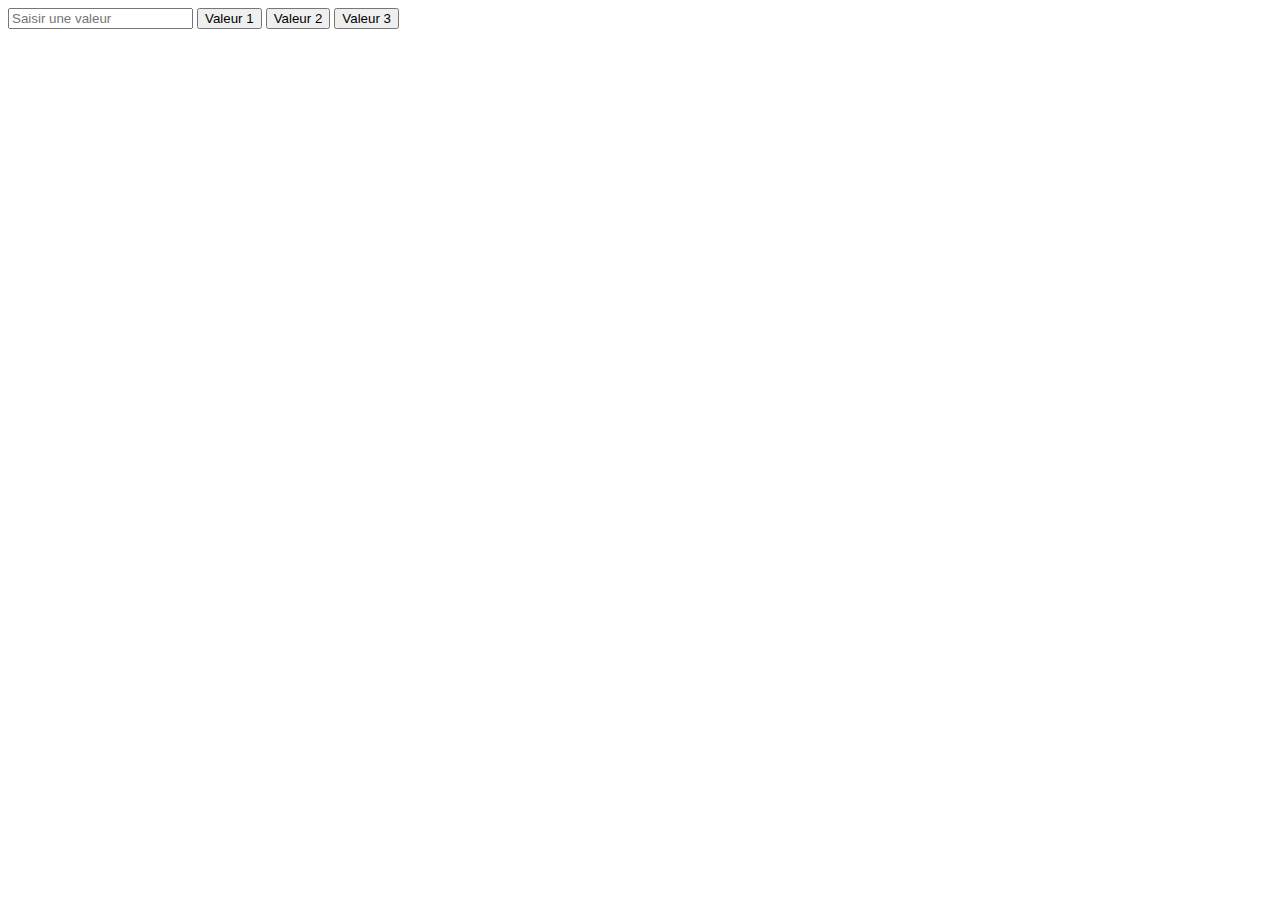
==== test.html @ 0ddab998 "Ameliorations" ====
<!DOCTYPE html>
<html lang="fr">
<head>
    <meta charset="UTF-8">
    <title>Champ de saisie dynamique</title>
    <script>
        function updateInputValue(value) {
            document.getElementById("inputField").value = value;
        }
    </script>
</head>
<body>
    <input type="text" id="inputField" placeholder="Saisir une valeur">
    <button onclick="updateInputValue(1)">Valeur 1</button>
    <button onclick="updateInputValue(2)">Valeur 2</button>
    <button onclick="updateInputValue(3)">Valeur 3</button>
</body>
</html>
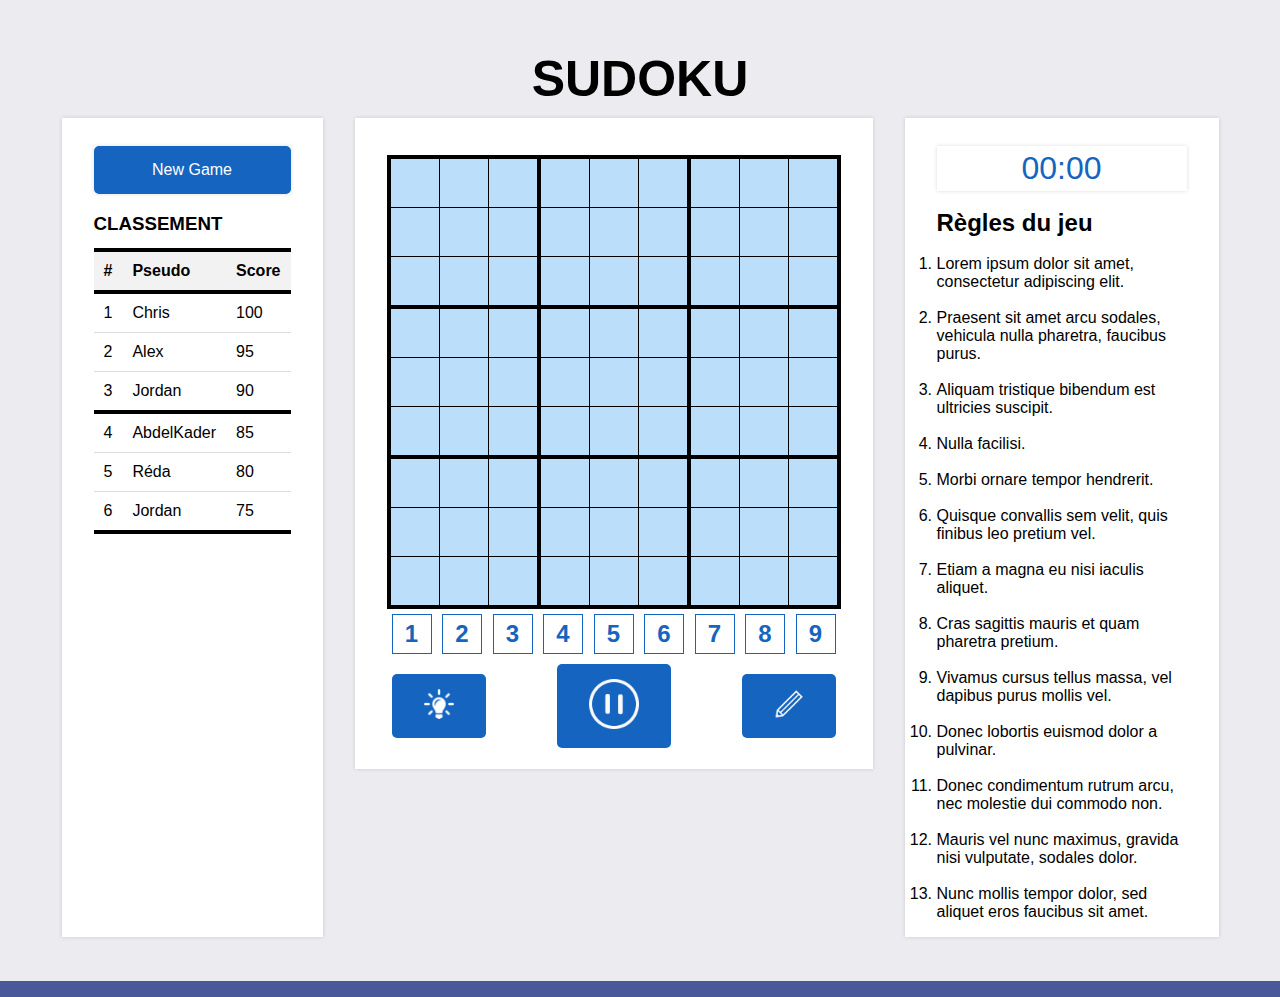
==== commit f6223741: "version commune v2" ====
--- a/test.html
+++ b/test.html
@@ -1,18 +1,542 @@
 <!DOCTYPE html>
-<html lang="fr">
+<html lang="en">
 <head>
-    <meta charset="UTF-8">
-    <title>Champ de saisie dynamique</title>
-    <script>
-        function updateInputValue(value) {
-            document.getElementById("inputField").value = value;
-        }
-    </script>
+  <meta charset="UTF-8">
+  <meta name="viewport" content="width=device-width, initial-scale=1.0">
+  <link rel="stylesheet" href="css/style.css">
+  <script src="js/script.js"></script>
+  <title>Copier valeur dans input</title>
 </head>
 <body>
-    <input type="text" id="inputField" placeholder="Saisir une valeur">
-    <button onclick="updateInputValue(1)">Valeur 1</button>
-    <button onclick="updateInputValue(2)">Valeur 2</button>
-    <button onclick="updateInputValue(3)">Valeur 3</button>
+    <body>
+        <div id="dialog" class="dialog">
+          <div id="dialog-box" class="dialog-content">
+            <div class="dialog-header">New game</div>
+      
+            <div class="dialog-body">
+              <p>Select game difficulty to get started.</p>
+              <ul>
+                <li class="radio-option">
+                  <label for="very-easy">
+                    <input id="very-easy" value="very easy" type="radio" name="difficulty"> Very easy
+                  </label>
+                </li>
+                <li class="radio-option">
+                  <label for="easy">
+                    <input id="easy" value="easy" type="radio" name="difficulty"> Easy
+                  </label>
+                </li>
+                <li class="radio-option">
+                  <label for="normal">
+                    <input id="normal" value="normal" type="radio" name="difficulty" checked="checked"> Normal
+                  </label>
+                </li>
+                <li class="radio-option">
+                  <label for="hard">
+                    <input id="hard" value="hard" type="radio" name="difficulty"> Hard
+                  </label>
+                </li>
+                <li class="radio-option">
+                  <label for="very-hard">
+                    <input id="very-hard" value="expert" type="radio" name="difficulty"> Expert
+                  </label>
+                </li>
+              </ul>
+            </div>
+      
+            <div class="dialog-footer">
+              <button onclick="startGameButtonClick();" ripple-color="#003c8f"
+                class="button dialog-btn vertical-adjust">OK</button>
+              <button onclick="hideDialogButtonClick('dialog');" ripple-color="#202020"
+                class="button dialog-btn vertical-adjust">Cancel</button>
+            </div>
+          </div>
+        </div>
+      
+      
+        <center>
+          <h4 style="margin-top: 50px; font-size: 50px;">SUDOKU</h4>
+        </center>
+        <div class="body" id="sudoku">
+          <div class="card first">
+            <ul class="game-status">
+              <li>
+                <div id="timer-label" class="timer" style="padding:0;"><button onclick="showDialogClick('dialog');"
+                    class="button  my-button">New Game</button>
+                </div>
+              </li>
+      
+              <li>
+                <div class="vertical-adjust">
+                  <span>
+                    <h3>CLASSEMENT</h3>
+                  </span>
+                </div>
+      
+      
+                <div class="score-table">
+                  <table>
+                    <thead>
+                      <tr>
+                        <th>#</th>
+                        <th>Pseudo</th>
+                        <th>Score</th>
+                      </tr>
+                    </thead>
+                    <tbody>
+                      <tr>
+                        <td>1</td>
+                        <td>Chris</td>
+                        <td>100</td>
+                      </tr>
+                      <tr>
+                        <td>2</td>
+                        <td>Alex</td>
+                        <td>95</td>
+                      </tr>
+                      <tr>
+                        <td>3</td>
+                        <td>Jordan</td>
+                        <td>90</td>
+                      </tr>
+                      <tr>
+                        <td>4</td>
+                        <td>AbdelKader</td>
+                        <td>85</td>
+                      </tr>
+                      <tr>
+                        <td>5</td>
+                        <td>Réda</td>
+                        <td>80</td>
+                      </tr>
+                      <tr>
+                        <td>6</td>
+                        <td>Jordan</td>
+                        <td>75</td>
+                      </tr>
+                    </tbody>
+                  </table>
+                </div>
+      
+        
+          </div>
+          <div class="card game">
+            <div style="display: flex; flex-direction: row; justify-content: space-between;">
+              <div id="game-level" style="padding-bottom: 5px;"></div>
+              <div id="game-mistakes" style="padding-bottom: 5px;"></div>
+            </div>
+      
+      
+      
+      
+          <!--************    SUDOKU TABLE     **************-->
+            <table id="puzzle-grid">
+              <tr>
+                <td>
+                  <input class="case" type="text" maxlength="1" onchange="checkInput(this)" disabled />
+                </td>
+                <td>
+                  <input class="case" type="text" maxlength="1" onchange="checkInput(this)" disabled />
+                </td>
+                <td>
+                  <input class="case" type="text" maxlength="1" onchange="checkInput(this)" disabled />
+                </td>
+      
+                <td>
+                  <input class="case" type="text" maxlength="1" onchange="checkInput(this)" disabled />
+                </td>
+                <td>
+                  <input class="case" type="text" maxlength="1" onchange="checkInput(this)" disabled />
+                </td>
+                <td>
+                  <input class="case" type="text" maxlength="1" onchange="checkInput(this)" disabled />
+                </td>
+      
+                <td>
+                  <input class="case" type="text" maxlength="1" onchange="checkInput(this)" disabled />
+                </td>
+                <td>
+                  <input class="case" type="text" maxlength="1" onchange="checkInput(this)" disabled />
+                </td>
+                <td>
+                  <input class="case" type="text" maxlength="1" onchange="checkInput(this)" disabled />
+                </td>
+              </tr>
+      
+              <tr>
+                <td>
+                  <input class="case" type="text" maxlength="1" onchange="checkInput(this)" disabled />
+                </td>
+                <td>
+                  <input class="case" type="text" maxlength="1" onchange="checkInput(this)" disabled />
+                </td>
+                <td>
+                  <input class="case" type="text" maxlength="1" onchange="checkInput(this)" disabled />
+                </td>
+      
+                <td>
+                  <input class="case" type="text" maxlength="1" onchange="checkInput(this)" disabled />
+                </td>
+                <td>
+                  <input class="case" type="text" maxlength="1" onchange="checkInput(this)" disabled />
+                </td>
+                <td>
+                  <input class="case" type="text" maxlength="1" onchange="checkInput(this)" disabled />
+                </td>
+      
+                <td>
+                  <input class="case" type="text" maxlength="1" onchange="checkInput(this)" disabled />
+                </td>
+                <td>
+                  <input class="case" type="text" maxlength="1" onchange="checkInput(this)" disabled />
+                </td>
+                <td>
+                  <input class="case" type="text" maxlength="1" onchange="checkInput(this)" disabled />
+                </td>
+              </tr>
+      
+              <tr>
+                <td>
+                  <input class="case" type="text" maxlength="1" onchange="checkInput(this)" disabled />
+                </td>
+                <td>
+                  <input class="case" type="text" maxlength="1" onchange="checkInput(this)" disabled />
+                </td>
+                <td>
+                  <input class="case" type="text" maxlength="1" onchange="checkInput(this)" disabled />
+                </td>
+      
+                <td>
+                  <input class="case" type="text" maxlength="1" onchange="checkInput(this)" disabled />
+                </td>
+                <td>
+                  <input class="case" type="text" maxlength="1" onchange="checkInput(this)" disabled />
+                </td>
+                <td>
+                  <input class="case" type="text" maxlength="1" onchange="checkInput(this)" disabled />
+                </td>
+      
+                <td>
+                  <input class="case" type="text" maxlength="1" onchange="checkInput(this)" disabled />
+                </td>
+                <td>
+                  <input class="case" type="text" maxlength="1" onchange="checkInput(this)" disabled />
+                </td>
+                <td>
+                  <input class="case" type="text" maxlength="1" onchange="checkInput(this)" disabled />
+                </td>
+              </tr>
+      
+              <tr>
+                <td>
+                  <input class="case" type="text" maxlength="1" onchange="checkInput(this)" disabled />
+                </td>
+                <td>
+                  <input class="case" type="text" maxlength="1" onchange="checkInput(this)" disabled />
+                </td>
+                <td>
+                  <input class="case" type="text" maxlength="1" onchange="checkInput(this)" disabled />
+                </td>
+      
+                <td>
+                  <input class="case" type="text" maxlength="1" onchange="checkInput(this)" disabled />
+                </td>
+                <td>
+                  <input class="case" type="text" maxlength="1" onchange="checkInput(this)" disabled />
+                </td>
+                <td>
+                  <input class="case" type="text" maxlength="1" onchange="checkInput(this)" disabled />
+                </td>
+      
+                <td>
+                  <input class="case" type="text" maxlength="1" onchange="checkInput(this)" disabled />
+                </td>
+                <td>
+                  <input class="case" type="text" maxlength="1" onchange="checkInput(this)" disabled />
+                </td>
+                <td>
+                  <input class="case" type="text" maxlength="1" onchange="checkInput(this)" disabled />
+                </td>
+              </tr>
+      
+              <tr>
+                <td>
+                  <input class="case" type="text" maxlength="1" onchange="checkInput(this)" disabled />
+                </td>
+                <td>
+                  <input class="case" type="text" maxlength="1" onchange="checkInput(this)" disabled />
+                </td>
+                <td>
+                  <input class="case" type="text" maxlength="1" onchange="checkInput(this)" disabled />
+                </td>
+      
+                <td>
+                  <input class="case" type="text" maxlength="1" onchange="checkInput(this)" disabled />
+                </td>
+                <td>
+                  <input class="case" type="text" maxlength="1" onchange="checkInput(this)" disabled />
+                </td>
+                <td>
+                  <input class="case" type="text" maxlength="1" onchange="checkInput(this)" disabled />
+                </td>
+      
+                <td>
+                  <input class="case" type="text" maxlength="1" onchange="checkInput(this)" disabled />
+                </td>
+                <td>
+                  <input class="case" type="text" maxlength="1" onchange="checkInput(this)" disabled />
+                </td>
+                <td>
+                  <input class="case" type="text" maxlength="1" onchange="checkInput(this)" disabled />
+                </td>
+              </tr>
+      
+              <tr>
+                <td>
+                  <input class="case" type="text" maxlength="1" onchange="checkInput(this)" disabled />
+                </td>
+                <td>
+                  <input class="case" type="text" maxlength="1" onchange="checkInput(this)" disabled />
+                </td>
+                <td>
+                  <input class="case" type="text" maxlength="1" onchange="checkInput(this)" disabled />
+                </td>
+      
+                <td>
+                  <input class="case" type="text" maxlength="1" onchange="checkInput(this)" disabled />
+                </td>
+                <td>
+                  <input class="case" type="text" maxlength="1" onchange="checkInput(this)" disabled />
+                </td>
+                <td>
+                  <input class="case" type="text" maxlength="1" onchange="checkInput(this)" disabled />
+                </td>
+      
+                <td>
+                  <input class="case" type="text" maxlength="1" onchange="checkInput(this)" disabled />
+                </td>
+                <td>
+                  <input class="case" type="text" maxlength="1" onchange="checkInput(this)" disabled />
+                </td>
+                <td>
+                  <input class="case" type="text" maxlength="1" onchange="checkInput(this)" disabled />
+                </td>
+              </tr>
+      
+              <tr>
+                <td>
+                  <input class="case" type="text" maxlength="1" onchange="checkInput(this)" disabled />
+                </td>
+                <td>
+                  <input class="case" type="text" maxlength="1" onchange="checkInput(this)" disabled />
+                </td>
+                <td>
+                  <input class="case" type="text" maxlength="1" onchange="checkInput(this)" disabled />
+                </td>
+      
+                <td>
+                  <input class="case" type="text" maxlength="1" onchange="checkInput(this)" disabled />
+                </td>
+                <td>
+                  <input class="case" type="text" maxlength="1" onchange="checkInput(this)" disabled />
+                </td>
+                <td>
+                  <input class="case" type="text" maxlength="1" onchange="checkInput(this)" disabled />
+                </td>
+      
+                <td>
+                  <input class="case" type="text" maxlength="1" onchange="checkInput(this)" disabled />
+                </td>
+                <td>
+                  <input class="case" type="text" maxlength="1" onchange="checkInput(this)" disabled />
+                </td>
+                <td>
+                  <input class="case" type="text" maxlength="1" onchange="checkInput(this)" disabled />
+                </td>
+              </tr>
+      
+              <tr>
+                <td>
+                  <input class="case" type="text" maxlength="1" onchange="checkInput(this)" disabled />
+                </td>
+                <td>
+                  <input class="case" type="text" maxlength="1" onchange="checkInput(this)" disabled />
+                </td>
+                <td>
+                  <input class="case" type="text" maxlength="1" onchange="checkInput(this)" disabled />
+                </td>
+      
+                <td>
+                  <input class="case" type="text" maxlength="1" onchange="checkInput(this)" disabled />
+                </td>
+                <td>
+                  <input class="case" type="text" maxlength="1" onchange="checkInput(this)" disabled />
+                </td>
+                <td>
+                  <input class="case" type="text" maxlength="1" onchange="checkInput(this)" disabled />
+                </td>
+      
+                <td>
+                  <input class="case" type="text" maxlength="1" onchange="checkInput(this)" disabled />
+                </td>
+                <td>
+                  <input class="case" type="text" maxlength="1" onchange="checkInput(this)" disabled />
+                </td>
+                <td>
+                  <input class="case" type="text" maxlength="1" onchange="checkInput(this)" disabled />
+                </td>
+              </tr>
+      
+              <tr>
+                <td>
+                  <input class="case" type="text" maxlength="1" onchange="checkInput(this)" disabled />
+                </td>
+                <td>
+                  <input class="case" type="text" maxlength="1" onchange="checkInput(this)"  disabled />
+                </td>
+                <td>
+                  <input class="case" type="text" maxlength="1" onchange="checkInput(this)" disabled />
+                </td>
+      
+                <td>
+                  <input class="case" type="text" maxlength="1" onchange="checkInput(this)" disabled />
+                </td>
+                <td>
+                  <input class="case" type="text" maxlength="1" onchange="checkInput(this)" disabled />
+                </td>
+                <td>
+                  <input class="case" type="text" maxlength="1" onchange="checkInput(this)" disabled />
+                </td>
+      
+                <td>
+                  <input class="case" type="text" maxlength="1" onchange="checkInput(this)" disabled />
+                </td>
+                <td>
+                  <input class="case" type="text" maxlength="1" onchange="checkInput(this)" disabled />
+                </td>
+                <td>
+                  <input class="case" type="text" maxlength="1" onchange="checkInput(this)" disabled />
+                </td>
+              </tr>
+      
+            </table>
+          <!--***********     FIN SUDOKU TABLE     ********-->
+      
+      
+      
+            <!--***********     LIGNE DE CHIFFRE     ********-->
+            <div style="display: flex; flex-direction: row; align-items: center; width: 100%; justify-content: space-between;">
+              <button class="button number-button"
+                style="margin: 5px; width: 40px; height: 40px; background-color: white; border: 1px solid #1565c0; font-weight: bold; color: #1565c0; font-size: 24px;"
+                value="1" onclick="selectNumber(this)">1</button>
+              <button class="button number-button"
+                style="margin: 5px; width: 40px; height: 40px; background-color: white; border: 1px solid #1565c0; font-weight: bold; color: #1565c0; font-size: 24px;"
+                value="2" onclick="selectNumber(this)">2</button>
+              <button class="button number-button"
+                style="margin: 5px; width: 40px; height: 40px; background-color: white; border: 1px solid #1565c0; font-weight: bold; color: #1565c0; font-size: 24px;"
+                value="3" onclick="selectNumber(this)">3</button>
+              <button class="button number-button"
+                style="margin: 5px; width: 40px; height: 40px; background-color: white; border: 1px solid #1565c0; font-weight: bold; color: #1565c0; font-size: 24px;"
+                value="4" onclick="selectNumber(this)">4</button>
+              <button class="button number-button"
+                style="margin: 5px; width: 40px; height: 40px; background-color: white; border: 1px solid #1565c0; font-weight: bold; color: #1565c0; font-size: 24px;"
+                value="5" onclick="selectNumber(this)">5</button>
+              <button class="button number-button"
+                style="margin: 5px; width: 40px; height: 40px; background-color: white; border: 1px solid #1565c0; font-weight: bold; color: #1565c0; font-size: 24px;"
+                value="6" onclick="selectNumber(this)">6</button>
+              <button class="button number-button"
+                style="margin: 5px; width: 40px; height: 40px; background-color: white; border: 1px solid #1565c0; font-weight: bold; color: #1565c0; font-size: 24px;"
+                value="7" onclick="selectNumber(this)">7</button>
+              <button class="button number-button"
+                style="margin: 5px; width: 40px; height: 40px; background-color: white; border: 1px solid #1565c0; font-weight: bold; color: #1565c0; font-size: 24px;"
+                value="8" onclick="selectNumber(this)">8</button>
+              <button class="button number-button"
+                style="margin: 5px; width: 40px; height: 40px; background-color: white; border: 1px solid #1565c0; font-weight: bold; color: #1565c0; font-size: 24px;"
+                value="9" onclick="selectNumber(this)">9</button>
+            </div>
+            <!--***********    FIN LIGNE DE CHIFFRE      ********-->
+      
+            <!--***********    LIGNE DE COMMANDES      ********-->
+            <div
+              style="display: flex; flex-direction: row; align-items: center; width: 100%; justify-content: space-between;">
+              <button class="button my-button" style="margin: 5px; width: fit-content; height: fit-content;" onclick="hintButtonClick()"><img
+                  src="images/hint.png" style="height: 30px;" ></button>
+              <button onclick="pauseGameButtonClick()" id="pause-btn" class="button my-button"
+                style="margin: 5px; width: fit-content; height: fit-content;"><img id="pause-img" src="images/pause.webp"
+                  style="height: 50px;"></button>
+              <button class="button my-button" id="pencil-btn" style="margin: 5px; width: fit-content; height: fit-content;" onclick="pencilButtonClick()"><img
+                  src="images/pencil.png" style="height: 30px;"></button>
+            </div>
+            <!--***********   FIN LIGNE DE COMMANDES      ********-->
+      
+          </div>
+          <div class="card status">
+            <ul class="game-status">
+              <li>
+            
+                <div id="timer" class="timer">00:00</div>
+              </li>
+      
+            
+              <li>
+      
+                <div style="width: 250px;">
+                  <h2>Règles du jeu</h2>
+                  <ol>
+                    <li>Lorem ipsum dolor sit amet, consectetur adipiscing elit.</li>
+                    <li>Praesent sit amet arcu sodales, vehicula nulla pharetra, faucibus purus.</li>
+                    <li>Aliquam tristique bibendum est ultricies suscipit.</li>
+                    <li>Nulla facilisi.</li>
+                    <li>Morbi ornare tempor hendrerit.</li>
+                    <li>Quisque convallis sem velit, quis finibus leo pretium vel.</li>
+                    <li>Etiam a magna eu nisi iaculis aliquet.</li>
+                    <li>Cras sagittis mauris et quam pharetra pretium.</li>
+                    <li>Vivamus cursus tellus massa, vel dapibus purus mollis vel.</li>
+                    <li>Donec lobortis euismod dolor a pulvinar.</li>
+                    <li>Donec condimentum rutrum arcu, nec molestie dui commodo non.</li>
+                    <li>Mauris vel nunc maximus, gravida nisi vulputate, sodales dolor.</li>
+                    <li>Nunc mollis tempor dolor, sed aliquet eros faucibus sit amet.</li>
+                  </ol>
+                </div>
+                
+              </li>
+            </ul>
+      
+      
+          </div>
+        </div>
+      
+        <div class="footer vertical-adjust">
+         
+  <script>
+
+    // Gestionnaire pour sélectionner un input actif
+    let activeInput = null;
+    document.querySelectorAll('.case').forEach(input => {
+      input.addEventListener('click', function () {
+        activeInput = this;
+        console.log("Champ actif :", activeInput);
+      });
+    });
+
+    // Gestionnaire pour les boutons
+    function selectNumber(button) {
+        if (selectedNumber != null) {
+        selectedNumber.style.backgroundColor = "white";
+        selectedNumber.style.color = "#1565c0";
+      }
+      button.style.backgroundColor = "#1565c0";
+      button.style.color = "white";
+      selectedNumber = button;
+      
+      if (activeInput) {
+        activeInput.value = button.value;
+        console.log("Valeur insérée :", button.value);
+        activeInput.dispatchEvent(new Event('change')); // Déclenche "onchange" manuellement
+      } else {
+        alert("Veuillez d'abord sélectionner un champ.");
+      }
+    }
+  </script>
 </body>
 </html>--- a/css/style.css
+++ b/css/style.css
@@ -0,0 +1,669 @@
+* {
+    box-sizing: border-box;
+    margin: 0;
+    padding: 0;
+    font-family: Roboto, sans-serif;
+  }
+  
+  html,
+  body {
+    background-color: rgb(235, 235, 240);
+  }
+  
+  table {
+    border: 2px solid #000000;
+    border-spacing: 0;
+    border-collapse: collapse;
+    transition: all 0.5s;
+  }
+  
+  ul {
+    list-style-type: none;
+  }
+  
+  td {
+    border: 1px solid #000000;
+    text-align: center;
+    vertical-align: middle;
+  }
+  
+  td input {
+    color: #000000;
+    padding: 0;
+    border: 0;
+    text-align: center;
+    width: 48px;
+    height: 48px;
+    font-size: 24px;
+    background-color: #ffffff;
+    outline: none;
+    text-transform: uppercase;
+    transition: all 0.5s;
+  }
+  
+  input:disabled {
+    background-color: #bbdefb;
+  }
+  
+  tr:nth-child(3n) {
+    border-bottom: 4px solid #000000;
+  }
+  
+  tr:nth-child(3n + 1) {
+    border-top: 4px solid #000000;
+  }
+  
+  td:nth-child(3n) {
+    border-right: 4px solid #000000;
+  }
+  
+  td:nth-child(3n + 1) {
+    border-left: 4px solid #000000;
+  }
+  
+  .right-cell {
+    box-shadow: inset 0px 0px 20px 3px forestgreen;
+  }
+  
+  .wrong-cell {
+    box-shadow: inset 0px 0px 20px 3px tomato;
+  }
+  
+  .worning-cell {
+    box-shadow: inset 0px 0px 20px 3px goldenrod;
+  }
+  
+  /*Material Design*/
+  
+  .app-bar {
+    background: #49599a;
+    width: 100%;
+    position: fixed;
+    height: 64px;
+    color: #fff;
+    box-shadow: 0 2px 4px 0 rgba(0, 0, 0, 0.14);
+    z-index: 5;
+    top: 0;
+  }
+  
+  .bar-button {
+    position: relative;
+    background: transparent;
+    border: none;
+    outline: none;
+    color: #fff;
+    vertical-align: middle;
+    padding: 0 22px;
+    transition: all 0.5s;
+  }
+  
+  .bar-button span {
+    line-height: 64px;
+    display: inline-block;
+    vertical-align: middle;
+  }
+  
+  .hamburger-button {
+    float: left;
+    left: 4px;
+  }
+  
+  .bar-font {
+    font-size: 18px;
+    line-height: 64px;
+  }
+  
+  .title {
+    position: relative;
+    float: left;
+    left: 18px;
+  }
+  
+  .more-button {
+    float: right;
+    /*right: 18px;*/
+  }
+  
+  .hamburger-menu {
+    background: rgba(0, 0, 0, 0.4);
+    position: fixed;
+    left: 0;
+    top: 0;
+    bottom: 0;
+    z-index: 25;
+    width: 100vw;
+    height: 100vh;
+    display: none;
+    opacity: 0;
+    transition: 0.1s all;
+  }
+  
+  .nav-menu {
+    border-right: 1px solid rgba(0, 0, 0, 0.4);
+    background: #fff;
+    color: #212121;
+    position: fixed;
+    left: -256px;
+    top: 0;
+    bottom: 0;
+    width: 256px;
+    z-index: 26;
+    font-size: 15px;
+    box-shadow: 16px 0 24px 2px rgba(0, 0, 0, 0.14);
+    transition: all 0.3s;
+  }
+  
+  .nav-menu-blank {
+    position: relative;
+    left: 256px;
+    width: 100%;
+    height: 100%;
+  }
+  
+  .nav-head {
+    height: 172px;
+    background: #5e92f3;
+    position: relative;
+  }
+  
+  .nav-head-img {
+    position: relative;
+    border: 2px solid rgba(255, 255, 255, 0.4);
+    border-radius: 50%;
+    width: 96px;
+    height: 96px;
+    top: 16px;
+    left: 16px;
+    overflow: hidden;
+  }
+  
+  .nav-head-img img {
+    width: 100%;
+    height: 100%;
+  }
+  
+  .nav-head-title {
+    color: #fff;
+    position: absolute;
+    bottom: 10px;
+    margin-left: auto;
+    margin-right: auto;
+    left: 0px;
+    right: 0;
+    font-size: 22px;
+    display: block;
+    text-align: center;
+  }
+  
+  .nav-items {
+    margin-top: 12px;
+  }
+  
+  .nav-item {
+    font-weight: 700;
+    display: block;
+    color: #333;
+    background: #0000;
+    padding: 15px 0 15px 22px;
+    letter-spacing: 1.1px;
+    outline: none;
+    border: none;
+    width: 100%;
+    text-align: left;
+    margin: 0 !important;
+  }
+  
+  .bar-footer {
+    position: fixed;
+    bottom: 12px;
+    left: 10px;
+  }
+  
+  .bar-footer-link {
+    font-size: 12px;
+    display: inline-block;
+    margin: 0 8px;
+    text-decoration: none;
+    color: gray;
+  }
+  
+  .body {
+    /*width: 95%;
+    max-width: 800px;*/
+    margin: 10px auto 16px auto;
+    display: flex;
+    justify-content: center;
+  }
+  
+  .card {
+    background: #fff;
+    width: fit-content;
+    box-shadow: 0 0 4px 0 rgba(0, 0, 0, 0.14);
+    float: left;
+    padding: 32px 32px 16px 32px;
+  }
+  
+  .status {
+    margin-left: 32px;
+    padding-top: 10px;
+    padding-left: 10px;
+  }
+  
+
+  /*REGLES POUR LE PREMIER CADRE NewGame + classement*/
+  .first{
+    margin-right: 32px;
+    padding-top: 10px;
+    padding-left: 10px;
+  }
+
+  .my-button{
+    border: none;
+    color: white;
+    padding: 15px 32px;
+    text-align: center;
+    text-decoration: none;
+    display: inline-block;
+    font-size: 16px;
+    width: 100%;
+    cursor: pointer;
+    background-color: #1565c0;
+    border-radius: 5px;
+    white-space: nowrap;
+  }
+
+  #game-number {
+    font-size: 12px;
+    color: gray;
+  }
+  
+  .game-status {
+    /*display: flex;
+      flex-direction: column;
+      justify-content: center;
+      flex-flow: column;*/
+    margin: 0 0 0 22px;
+    height: 100%;
+  }
+  
+  .game-status li {
+    margin: 18px 0 0 0;
+  }
+  
+  .vertical-adjust {
+    margin: 12px 0;
+  }
+  
+  .vertical-adjust span,
+  .footer a {
+    line-height: 24px;
+    display: inline-block;
+    vertical-align: middle;
+  }
+  
+  .option-button {
+    display: block;
+    margin: 16px 8px 16px 30px;
+    width: 130px;
+    padding: 8px 10px;
+    font-size: 16px;
+    border: none;
+    outline: none;
+    box-shadow: 0 6px 10px 1px rgba(0, 0, 0, 0.14);
+    border-radius: 2px;
+    transition: all 0.5s;
+    text-align: left;
+  }
+  
+  .button {
+    position: relative;
+    overflow: hidden;
+    cursor: pointer;
+  }
+  
+  .option-button:hover {
+    background: #1565c0;
+  }
+  
+  .option-button:active {
+    background: #3d7df4;
+    box-shadow: 0 2px 4px 0 rgba(0, 0, 0, 0.24);
+  }
+  
+  .option-button span {
+    vertical-align: middle;
+    line-height: 24px;
+  }
+  
+  .ripple {
+    position: absolute;
+    background: #fff;
+    border-radius: 50%;
+    width: 5px;
+    height: 5px;
+    animation: ripple-effect 1.1s 1 cubic-bezier(0.42, 0, 0.58, 1);
+    opacity: 0;
+  }
+  
+  @keyframes ripple-effect {
+    0% {
+      transform: scale(1);
+      opacity: 0.4;
+    }
+    100% {
+      transform: scale(100);
+      opacity: 0;
+    }
+  }
+  
+  .timer {
+    color: #1565c0;
+    font-size: 32px;
+    padding: 4px;
+    box-shadow: 0 0 4px 0 rgba(0, 0, 0, 0.14);
+    text-align: center;
+  }
+  
+  .remain-table {
+    position: relative;
+    left: 0;
+    right: 0;
+    display: inline-block;
+    margin: auto;
+  }
+  
+  .remain-column {
+    float: left;
+    max-width: 64px;
+  }
+  
+  .remain-cell {
+    margin: 10px;
+    text-align: center;
+    border: solid 1px rgba(0, 0, 0, 0.2);
+    box-shadow: 0 0 4px 0 rgba(0, 0, 0, 0.14);
+  }
+  
+  .remain-cell div {
+    padding: 5px 12px;
+  }
+  
+  .remain-cell-header {
+    background-color: #1565c0;
+    color: white;
+    font-weight: bold;
+    border-bottom: solid 2px rgba(0, 0, 0, 0.2);
+  }
+  
+  .red {
+    background: #ff6659;
+    color: #9a0007;
+  }
+  
+  .gray {
+    background: #808080;
+    color: #404040;
+  }
+  
+  .floating {
+    position: fixed;
+    bottom: 64px;
+    right: 64px;
+    z-index: 20;
+  }
+  
+  .floating-btn {
+    position: fixed;
+    bottom: 48px;
+    right: 48px;
+    border-radius: 50%;
+    padding: 12px;
+    border: none;
+    background-color: #1565c0;
+    color: #fff;
+    box-shadow: 0 6px 10px 0 rgba(0, 0, 0, 0.14);
+    outline: none;
+    z-index: 21;
+  }
+  
+  .dialog {
+    position: absolute;
+    left: 0;
+    top: 0;
+    width: 100%;
+    height: 100%;
+    background-color: rgba(0, 0, 0, 0.4);
+    z-index: 50;
+    display: none;
+    transition: all 0.2s;
+  }
+  
+  .dialog-content {
+    top: -200px;
+    background: #fff;
+    width: 90%;
+    max-width: 540px;
+    height: fit-content;
+    margin: auto;
+    vertical-align: middle;
+    box-shadow: 0 24px 38px 3px rgba(0, 0, 0, 0.14);
+    z-index: 51;
+    transition: all 0.5s;
+  }
+  
+  .dialog-header {
+    font-size: 24px;
+    font-weight: bold;
+    padding: 16px 32px;
+    border-bottom: solid 1px #808080;
+  }
+  
+  .dialog-body p {
+    margin: 16px 0 4px 28px;
+    color: gray;
+  }
+  
+  .radio-option {
+    padding: 0 36px;
+    list-style-type: none;
+    position: relative;
+  }
+  
+  .radio-option input {
+    outline: none;
+    margin-right: 12px;
+  }
+  
+  .radio-option label {
+    display: block;
+    height: 24px;
+    cursor: pointer;
+    padding: 1.25em 0;
+  }
+  
+  .dialog-footer {
+    border-top: solid 1px #808080;
+    margin-top: 24px;
+    text-align: right;
+    padding-right: 16px;
+  }
+  
+  .dialog-btn {
+    background: transparent;
+    border: none;
+    color: #003c8f;
+    font-size: 16px;
+    margin: 8px 0;
+    padding: 8px 16px;
+    outline: none;
+    min-width: 96px;
+    display: inline-block;
+  }
+  
+  .footer {
+    text-align: center;
+    color: white;
+    background-color: #49599a;
+    margin: 44px 0 0 0;
+    padding: 8px;
+  }
+  
+  .footer a {
+    color: white;
+  }
+  
+  .about-dialog-content {
+    max-width: 720px;
+  }
+  
+  .card-group {
+    overflow: hidden;
+    width: fit-content;
+    margin: 0 auto;
+    padding: 16px 0;
+    display: flex;
+  }
+  
+  .dialog-card {
+    padding: 16px;
+    margin: 8px;
+    max-width: 160px;
+  }
+  
+  .about-card-quote {
+    color: #606060;
+    font-size: 14px;
+    margin-top: 16px;
+  }
+  
+  .about-card-img {
+    margin: 16px auto;
+    overflow: hidden;
+    border-radius: 50%;
+    box-shadow: 0 0 4px 0 rgba(0, 0, 0, 0.14);
+    width: fit-content;
+  }
+  
+  .about-card-img img {
+    width: 96px;
+    height: auto;
+  }
+  
+  .about-card-title {
+    font-size: 16px;
+    margin: 8px 0;
+  }
+  
+  .about-card-content {
+    font-size: 15px;
+    margin: 4px 0;
+  }
+  
+  .more-option-div {
+    position: static;
+    display: inline-block;
+    margin-right: 16px;
+  }
+  
+  .more-option-list {
+    display: block;
+    position: absolute;
+    background-color: #fff;
+    overflow: hidden;
+    box-shadow: 0px 8px 10px 1px rgba(0, 0, 0, 0.14);
+    right: 18px;
+    z-index: 25;
+    transition: all 0.2s cubic-bezier(0.4, 0, 0.6, 1);
+  }
+  
+
+/*AJOUTS*/
+
+
+
+
+
+
+  /*RESPONSIVE*/
+  /* Comportement responsive */
+  /*@media (max-width: 600px) {
+    .sudoku {
+      flex-direction: column;
+      align-items: center;
+    }
+
+    .box {
+      flex: none;
+      width: 100%;
+    }
+
+    .left,
+    .right {
+      order: 2;
+    }
+
+    .middle {
+      order: 1;
+      width: 100%;
+    }
+  }*/
+
+
+
+
+  .score-table table {
+    width: 100%;
+    border-collapse: collapse;
+    border: none;
+    /* Supprime les bordures principales du tableau */
+
+  }
+
+  .score-table th,
+  .score-table td {
+    padding: 10px;
+    text-align: left;
+    border: none;
+    /* Supprime les bordures principales du tableau */
+
+  }
+
+  .score-table th {
+    background-color: #f2f2f2;
+    border: none;
+    /* Supprime les bordures principales du tableau */
+
+  }
+
+  .score-table td {
+    border-bottom: 1px solid #ddd;
+  }
+
+  .score-table tbody tr:last-child td {
+    border-bottom: none;
+  }
+
+
+  .game{
+    height: 100%;
+  }
+
+  .notification {
+    position: fixed;
+    bottom: 20px;
+    left: 50%;
+    transform: translateX(-50%);
+    background-color: #f44336;
+    color: white;
+    padding: 10px 20px;
+    border-radius: 5px;
+    font-size: 14px;
+    opacity: 0;
+    visibility: hidden;
+    transition: opacity 0.5s, visibility 0.5s;
+  }
+
+  .notification.show {
+    opacity: 1;
+    visibility: visible;
+  }